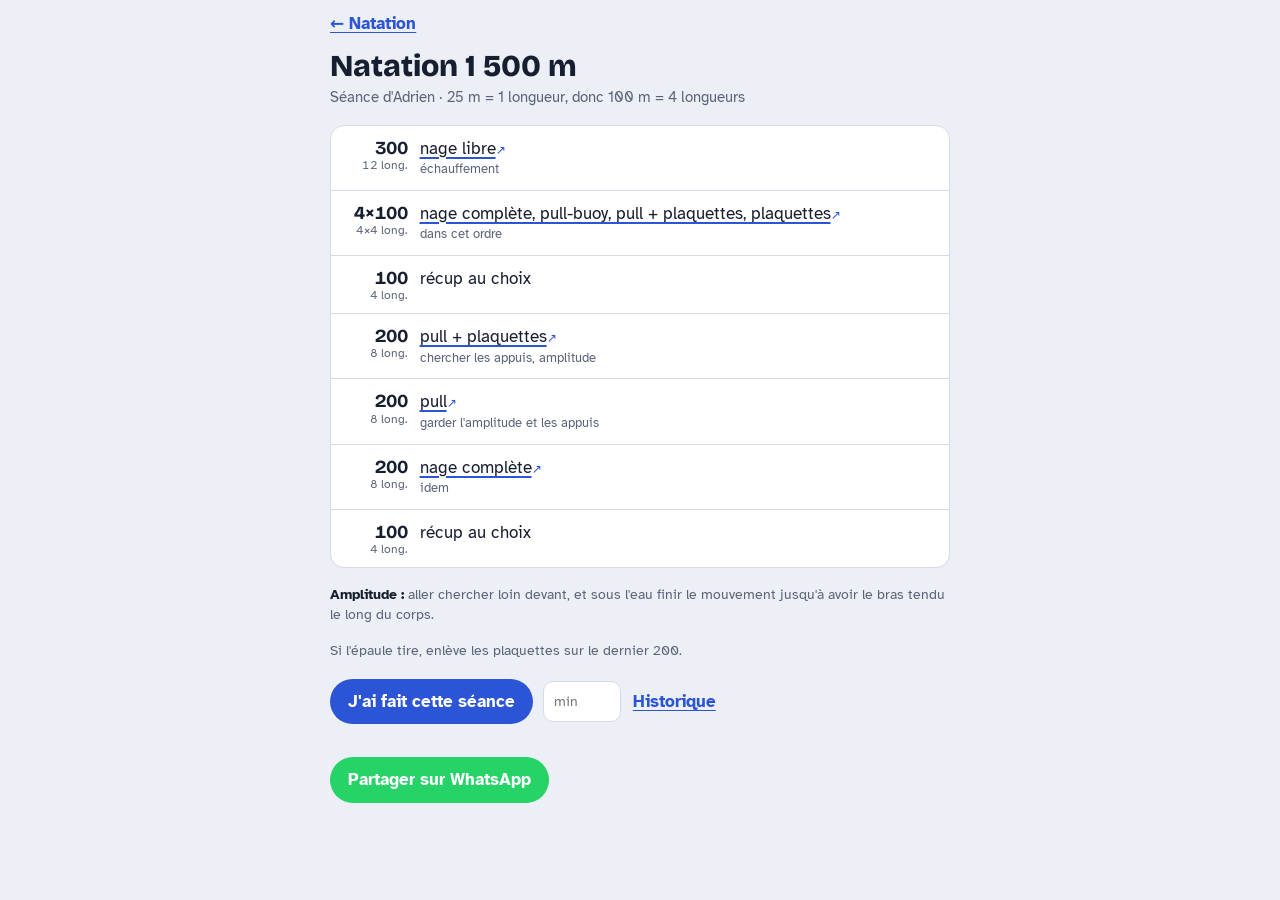
==== seances/natation-adrien.html @ 6f5b49ae "Rename natation-adrien.html to seances/natation-adrien.html" ====
<!doctype html><html lang="fr"><head><meta charset="utf-8">
<meta name="viewport" content="width=device-width,initial-scale=1,viewport-fit=cover">
<title>Natation 1 500 m (Adrien) – Freestyle Tricks</title>
<meta name="theme-color" content="#ECEFF5">
<link rel="icon" type="image/png" href="../icon-192.png">
<link rel="stylesheet" href="https://fonts.googleapis.com/css2?family=Bricolage+Grotesque:opsz,wght@12..96,700;12..96,800&family=Atkinson+Hyperlegible:wght@400;700&display=swap">
<style>
:root{color-scheme:light;--bg:#ECEFF5;--surface:#fff;--fg:#171E30;--muted:#5A6378;--line:#D5DAE6;--c2:#2C55D6;
 --display:"Bricolage Grotesque","Arial Black",system-ui,sans-serif;--body:"Atkinson Hyperlegible",system-ui,sans-serif}
@media (prefers-color-scheme:dark){:root:not([data-theme="light"]){--bg:#0E1220;--surface:#171D2E;--fg:#E7EBF4;--muted:#9AA3B9;--line:#2A3247;--c2:#7393F5;color-scheme:dark}}
:root[data-theme="dark"]{--bg:#0E1220;--surface:#171D2E;--fg:#E7EBF4;--muted:#9AA3B9;--line:#2A3247;--c2:#7393F5;color-scheme:dark}
*{box-sizing:border-box}
body{margin:0;background:var(--bg);color:var(--fg);font-family:var(--body);font-size:17px;line-height:1.4;
 padding:max(12px,env(safe-area-inset-top)) max(16px,env(safe-area-inset-right)) max(24px,env(safe-area-inset-bottom)) max(16px,env(safe-area-inset-left))}
main{max-width:620px;margin:0 auto}
a.back{display:inline-block;color:var(--c2);font-weight:700;text-decoration:underline;text-underline-offset:3px;margin-bottom:14px}
h1{font-family:var(--display);font-size:clamp(1.3rem,6vw,1.9rem);font-weight:800;margin:0;line-height:1.1}
.sub{margin:4px 0 16px;color:var(--muted);font-size:.95rem}
ol{list-style:none;margin:0;padding:0;background:var(--surface);border:1px solid var(--line);border-radius:14px;overflow:hidden}
li{display:flex;align-items:baseline;gap:12px;padding:11px 14px;border-top:1px solid var(--line)}
li:first-child{border-top:0}
li b{font-family:var(--display);font-size:1.15rem;min-width:3.4em;text-align:right;font-variant-numeric:tabular-nums}
li span{flex:1;min-width:0}
li small{display:block;color:var(--muted);font-size:.82rem}
.foot{margin:16px 0 0;color:var(--muted);font-size:.9rem}
.foot b{color:var(--fg)}

.wa{display:inline-flex;align-items:center;gap:8px;margin-top:16px;font:inherit;font-weight:700;color:#fff;background:#25D366;border:0;border-radius:999px;padding:11px 18px;cursor:pointer}
.wa:active{transform:translateY(1px)}
li b{display:flex;flex-direction:column;align-items:flex-end;line-height:1.15}
li b em{font-family:var(--body);font-style:normal;font-size:.72rem;font-weight:400;color:var(--muted);letter-spacing:.01em}

li span>a.yt{color:inherit;text-decoration:underline;text-decoration-color:var(--c2);text-decoration-thickness:2px;text-underline-offset:3px}
li span>a.yt::after{content:" \2197";font-size:.72em;color:var(--c2);text-decoration:none;display:inline-block}

.bar2{display:flex;flex-wrap:wrap;gap:10px;align-items:center;margin:18px 0 0}
.bar2 button{font:inherit;font-weight:700;border-radius:999px;padding:11px 18px;cursor:pointer;border:0}
#done{background:var(--c2);color:#fff}
#hist{background:none;color:var(--c2);text-decoration:underline;text-underline-offset:3px;padding:11px 2px}
.bar2 input{font:inherit;font-size:.9rem;width:5.4em;padding:9px 10px;border:1px solid var(--line);border-radius:10px;background:var(--surface);color:var(--fg)}
#msg{margin:10px 0 0;font-size:.9rem;font-weight:700}
#histBox{margin-top:12px;background:var(--surface);border:1px solid var(--line);border-radius:14px;padding:12px 14px;font-size:.9rem}
#histBox p{margin:3px 0;color:var(--muted)}
</style></head><body>
<main>
<a class="back" href="natation.html">&larr; Natation</a>
<h1>Natation 1 500 m</h1>
<p class="sub">Séance d'Adrien · 25 m = 1 longueur, donc 100 m = 4 longueurs</p>
<ol>
<li><b>300<em>12 long.</em></b><span>nage libre<small>échauffement</small></span></li>
<li><b>4×100<em>4×4 long.</em></b><span>nage complète, pull-buoy, pull + plaquettes, plaquettes<small>dans cet ordre</small></span></li>
<li><b>100<em>4 long.</em></b><span>récup au choix</span></li>
<li><b>200<em>8 long.</em></b><span>pull + plaquettes<small>chercher les appuis, amplitude</small></span></li>
<li><b>200<em>8 long.</em></b><span>pull<small>garder l'amplitude et les appuis</small></span></li>
<li><b>200<em>8 long.</em></b><span>nage complète<small>idem</small></span></li>
<li><b>100<em>4 long.</em></b><span>récup au choix</span></li>
</ol>
<p class="foot"><b>Amplitude :</b> aller chercher loin devant, et sous l'eau finir le mouvement jusqu'à avoir le bras tendu le long du corps.</p>
<p class="foot">Si l'épaule tire, enlève les plaquettes sur le dernier 200.</p>
<div class="bar2"><button id="done" type="button">J'ai fait cette séance</button><input id="dur" type="text" inputmode="numeric" placeholder="min" aria-label="durée en minutes"><button id="hist" type="button">Historique</button></div>
<p id="msg" hidden></p>
<div id="histBox" hidden></div>
<p><button class="wa" type="button">Partager sur WhatsApp</button></p>
</main>
<script>
(function(){var M={"crawl souple": "technique crawl respiration 3 temps", "rattrapé": "éducatif rattrapé crawl natation", "poings fermés": "éducatif poings fermés crawl natation", "plaquettes, lent": "plaquettes natation utilisation débutant", "plaquettes + pull-buoy, fort": "pull buoy plaquettes natation technique", "planche": "battements crawl planche technique", "sprint": "sprint crawl technique natation", "pull-buoy seul": "pull buoy natation gainage", "dos souple": "dos crawlé technique natation", "nage libre": "technique crawl respiration 3 temps", "nage complète, pull-buoy, pull + plaquettes, plaquettes": "plaquettes pull buoy natation utilisation", "nage complète, planche, pull-buoy, plaquettes": "plaquettes pull buoy natation utilisation", "pull + plaquettes": "pull buoy plaquettes natation technique", "pull": "pull buoy natation gainage", "nage complète": "technique crawl amplitude appuis"};
document.querySelectorAll('ol li span').forEach(function(sp){
 var n=sp.firstChild; if(!n||n.nodeType!==3)return;
 var t=n.textContent.trim(); var q=M[t]; if(!q)return;
 var a=document.createElement('a'); a.className='yt'; a.target='_blank'; a.rel='noopener';
 a.href='https://www.youtube.com/results?search_query='+encodeURIComponent(q);
 a.textContent=t; sp.replaceChild(a,n);
});})();
</script>

<script>
document.querySelector('.wa').addEventListener('click',function(){
 var t=document.querySelector('h1').textContent.trim();
 var sub=document.querySelector('.sub');
 var lines=[t+(sub?' — '+sub.textContent.trim():'')];
 document.querySelectorAll('ol li').forEach(function(li){
  var bb=li.querySelector('b').cloneNode(true);var be=bb.querySelector('em');if(be)be.remove();var n=bb.textContent.trim();
  var s=li.querySelector('span').cloneNode(true);
  var sm=s.querySelector('small'); var d=sm?sm.textContent.trim():'';
  if(sm)sm.remove();
  lines.push(n+' '+s.textContent.trim()+(d?' ('+d+')':''));
 });
 lines.push(location.href.split('#')[0]);
 window.open('https://wa.me/?text='+encodeURIComponent(lines.join('\n')),'_blank','noopener');
});
</script>
<script>
(function(){
var SB='https://osqyczwawbbwjwaubtvc.supabase.co/rest/v1';
var K='sb_publishable_Z4ykq9R8uYhtrAks301TPA_ujR1K2VB';
var H={apikey:K,Authorization:'Bearer '+K,'Content-Type':'application/json'};
var SEANCE='natation-adrien';
var me='';try{me=localStorage.getItem('ft_prenom')||''}catch(e){}
function msg(t,ok){var m=document.getElementById('msg');m.hidden=false;m.textContent=t;m.style.color=ok?'#1E9A78':'#D9474B'}
function api(p,o){o=o||{};o.headers=H;return fetch(SB+p,o).then(function(r){
 if(!r.ok)return r.text().then(function(t){throw new Error(t||r.status)});
 return r.status===204?null:r.json().catch(function(){return null})})}
function ask(){if(me)return true;var n=prompt('Ton prénom ?');if(!n)return false;
 me=n.trim();try{localStorage.setItem('ft_prenom',me)}catch(e){}return true}
document.getElementById('done').addEventListener('click',function(){
 if(!ask())return;
 var d=new Date(),dt=d.getFullYear()+'-'+String(d.getMonth()+1).padStart(2,'0')+'-'+String(d.getDate()).padStart(2,'0');
 var dur=document.getElementById('dur').value.trim();
 msg('Enregistrement…',true);
 api('/ft_journal',{method:'POST',body:JSON.stringify([{prenom:me,seance:SEANCE,date:dt,exercice:'séance faite',charge:null,reps:dur||null}])})
  .then(function(){msg('Séance validée. Bravo !',true)})
  .catch(function(){msg('Échec de l\'enregistrement. Réessaie.',false)});
});
document.getElementById('hist').addEventListener('click',function(){
 var box=document.getElementById('histBox');
 if(!box.hidden){box.hidden=true;return}
 if(!ask())return;
 box.hidden=false;box.textContent='Chargement…';
 api('/ft_journal?seance=eq.'+SEANCE+'&prenom=eq.'+encodeURIComponent(me)+'&order=date.desc&limit=100')
  .then(function(d){
   if(!d||!d.length){box.textContent='Aucune séance enregistrée pour le moment.';return}
   box.innerHTML='<p><b>'+d.length+' séance'+(d.length>1?'s':'')+'</b></p>'+d.map(function(r){
    return '<p>'+r.date.slice(8,10)+'/'+r.date.slice(5,7)+'/'+r.date.slice(0,4)+(r.reps?' — '+r.reps+' min':'')+'</p>'}).join('');
  }).catch(function(){box.textContent='Impossible de charger l\'historique.'});
});
})();
</script>
</body></html>
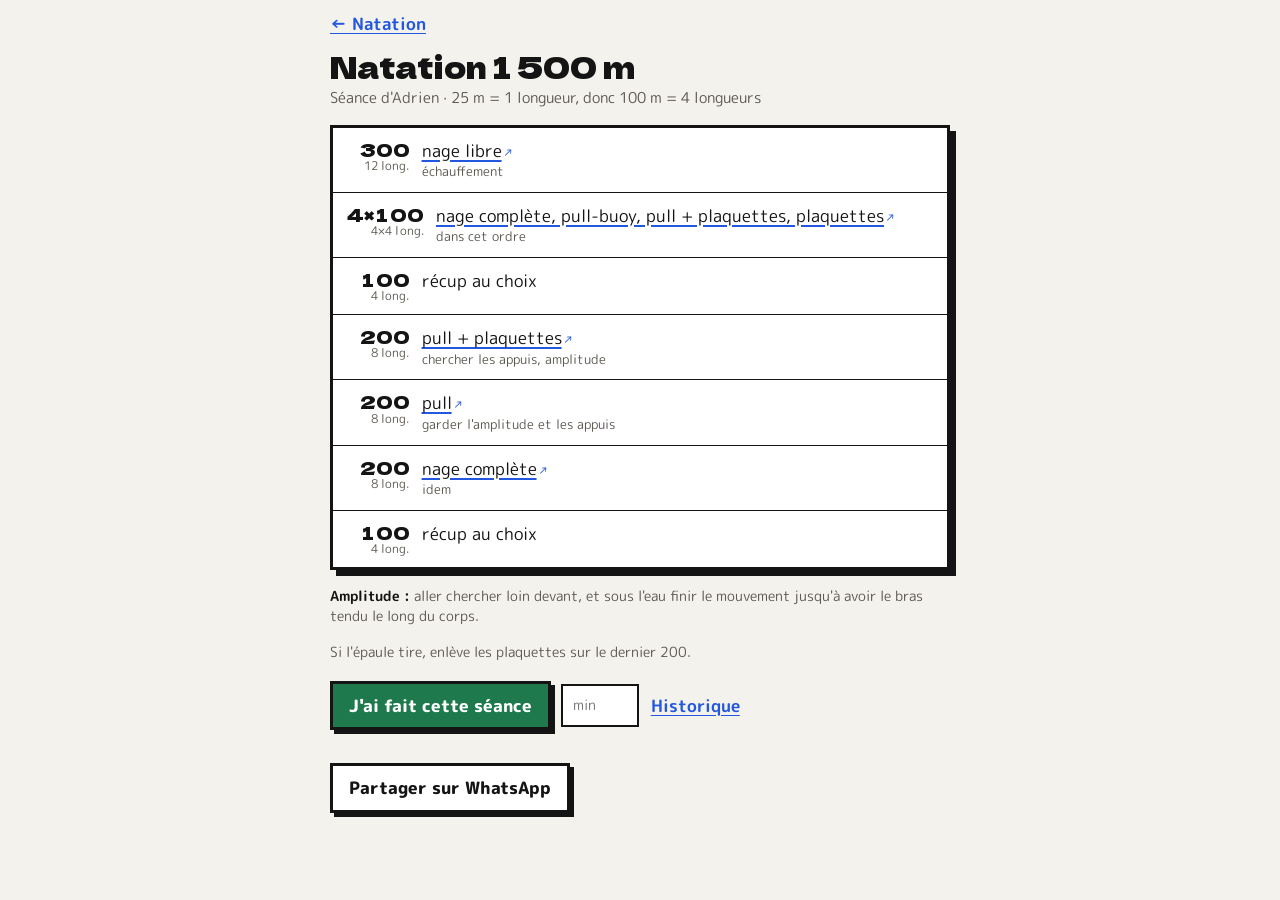
==== commit 775270d6: "Add files via upload" ====
--- a/seances/natation-adrien.html
+++ b/seances/natation-adrien.html
@@ -1,9 +1,10 @@
 <!doctype html><html lang="fr"><head><meta charset="utf-8">
 <meta name="viewport" content="width=device-width,initial-scale=1,viewport-fit=cover">
 <title>Natation 1 500 m (Adrien) – Freestyle Tricks</title>
-<meta name="theme-color" content="#ECEFF5">
+<meta name="theme-color" content="#F4F2EC" media="(prefers-color-scheme: light)"><meta name="theme-color" content="#121110" media="(prefers-color-scheme: dark)">
 <link rel="icon" type="image/png" href="../icon-192.png">
-<link rel="stylesheet" href="https://fonts.googleapis.com/css2?family=Bricolage+Grotesque:opsz,wght@12..96,700;12..96,800&family=Atkinson+Hyperlegible:wght@400;700&display=swap">
+<link rel="stylesheet" href="https://fonts.googleapis.com/css2?family=Dela+Gothic+One&family=M+PLUS+Rounded+1c:wght@400;500;700;800&display=swap">
+<link rel="stylesheet" href="../css/charte.css">
 <style>
 :root{color-scheme:light;--bg:#ECEFF5;--surface:#fff;--fg:#171E30;--muted:#5A6378;--line:#D5DAE6;--c2:#2C55D6;
  --display:"Bricolage Grotesque","Arial Black",system-ui,sans-serif;--body:"Atkinson Hyperlegible",system-ui,sans-serif}
@@ -41,7 +42,7 @@
 #msg{margin:10px 0 0;font-size:.9rem;font-weight:700}
 #histBox{margin-top:12px;background:var(--surface);border:1px solid var(--line);border-radius:14px;padding:12px 14px;font-size:.9rem}
 #histBox p{margin:3px 0;color:var(--muted)}
-</style></head><body>
+</style><link rel="stylesheet" href="../css/seances.css"></head><body>
 <main>
 <a class="back" href="natation.html">&larr; Natation</a>
 <h1>Natation 1 500 m</h1>
--- a/css/charte.css
+++ b/css/charte.css
@@ -0,0 +1,30 @@
+/* Charte graphique Freestyle Tricks : une planche de manga.
+   Papier, encre, trame et trois accents. Tous les écrans utilisent ces variables, jamais de couleur en dur.
+   Mode nuit : suit le réglage du téléphone (et data-theme si une page le pose). */
+:root{
+  /* Fonds et encre */
+  --papier:#F4F2EC; --case:#FFFFFF; --encre:#141414; --encre-douce:#5E5A52; --trame:#C9C4B8; --ombre:#141414;
+  /* Accents : en fond de bouton, texte blanc dessus */
+  --foret:#1E7A4C; --electrique:#2457E0; --ecarlate:#D62839; --sur-accent:#FFFFFF;
+  /* Accents en texte */
+  --foret-txt:#155C38; --electrique-txt:#2457E0; --ecarlate-txt:#B01E2E;
+  /* Pastilles de blocs (fond fixe, texte blanc, lisibles dans les deux modes) */
+  --bloc-gris:#5E5A52; --bloc-encre:#141414;
+  /* Typographie */
+  --f-titre:"Dela Gothic One","Arial Black",Impact,sans-serif;
+  --f-texte:"M PLUS Rounded 1c",system-ui,-apple-system,"Segoe UI",sans-serif;
+  /* Formes */
+  --trait:3px; --trait-fin:2px; --decal:4px; --decal-fort:6px;
+  color-scheme:light;
+}
+@media (prefers-color-scheme:dark){:root:not([data-theme="light"]){
+  --papier:#121110; --case:#1C1B18; --encre:#F2EFE6; --encre-douce:#A9A397; --trame:#3B3933; --ombre:#3B3933;
+  --foret-txt:#5CCB8F; --electrique-txt:#86A8FF; --ecarlate-txt:#FF7A86;
+  color-scheme:dark}}
+:root[data-theme="dark"]{
+  --papier:#121110; --case:#1C1B18; --encre:#F2EFE6; --encre-douce:#A9A397; --trame:#3B3933; --ombre:#3B3933;
+  --foret-txt:#5CCB8F; --electrique-txt:#86A8FF; --ecarlate-txt:#FF7A86;
+  color-scheme:dark}
+
+/* Trame de points (screentone), réservée au décor */
+.trame{background-image:radial-gradient(var(--trame) 1.1px,transparent 1.3px);background-size:7px 7px}
--- a/css/seances.css
+++ b/css/seances.css
@@ -0,0 +1,68 @@
+/* Séances types : applique la charte (charte.css) aux pages du dossier seances/.
+   Chargé après les styles de chaque page, il remplace leurs couleurs et formes. */
+
+/* 1. Les variables des pages pointent vers la charte (mêmes sélecteurs que leurs blocs jour/nuit) */
+:root,:root:not([data-theme="light"]),:root[data-theme="dark"]{
+  --bg:var(--papier); --surface:var(--case); --fg:var(--encre); --muted:var(--encre-douce);
+  --line:var(--encre); --limb:var(--encre-douce); --c2:var(--electrique-txt);
+  --display:var(--f-titre); --body:var(--f-texte);
+}
+/* Séances de tricking : un bloc = une pastille de la charte */
+html:has(.sess),html:has(.sess):not([data-theme="light"]),html:has(.sess)[data-theme="dark"]{
+  --c1:var(--bloc-gris);    /* Échauffement */
+  --c6:var(--bloc-encre);   /* Explosivité */
+  --c3:var(--electrique);   /* Flips */
+  --c4:var(--electrique);   /* Rotations, et exercice validé */
+  --c7:var(--foret);        /* Enchaînements */
+  --c2:var(--bloc-encre);   /* Poirier */
+  --c5:var(--bloc-gris);    /* Étirements */
+}
+
+/* 2. Titres : Dela Gothic One n'a qu'une graisse */
+h1,h2,h3,li b,.s b,.tabs button b,#histBox h3,.goal h3,.note h3,.txt h3{font-weight:400}
+
+/* 3. Cases encrées : contours 3 px, angles droits, ombre décalée pleine */
+ol,.s,#histBox,.card,.goal,.tabs button,.acc>.sh{border:var(--trait) solid var(--encre)!important;border-radius:0!important}
+ol,#histBox{box-shadow:var(--decal-fort) var(--decal-fort) 0 var(--ombre)}
+.s,.card,.goal{box-shadow:var(--decal) var(--decal) 0 var(--ombre)}
+a.s:active{transform:translate(3px,3px);box-shadow:1px 1px 0 var(--ombre)}
+li{border-top-color:var(--encre)}
+.acc>.sh{border-left:10px solid var(--k)!important;background:var(--case)}
+.tabs button[aria-selected="true"]{background:var(--encre);color:var(--papier)}
+.tabs button[aria-selected="true"] span{color:var(--papier)}
+
+/* 4. Pastilles et barre de temps */
+.goals li,.prog,.tc,.legend i,.bar,.seg{border-radius:0!important}
+.goals li{border:var(--trait-fin) solid var(--encre)!important;background:var(--case)}
+.seg{color:var(--sur-accent);outline:var(--trait-fin) solid var(--encre);outline-offset:-2px}
+.tc{color:var(--sur-accent)}
+.prog{border:var(--trait-fin) solid var(--encre)!important}
+.prog.full{background:var(--electrique);border-color:var(--electrique)!important;color:var(--sur-accent)}
+.chk{border-radius:0!important;border:var(--trait-fin) solid var(--encre)!important}
+.card.done{box-shadow:var(--decal) var(--decal) 0 var(--electrique)}
+.card.done .chk{background:var(--electrique);border-color:var(--electrique)!important;color:var(--sur-accent)}
+
+/* 5. Illustrations */
+.fig{border-bottom:var(--trait) solid var(--encre)}
+.fig .w{fill:var(--trame);stroke:var(--encre)}
+.fig .g,.fig .m,.fig .tb{stroke:var(--encre)}
+
+/* 6. Boutons */
+.wa,.bar2 button:not(#hist),#done,#save{font:inherit;font-weight:800;border:var(--trait) solid var(--encre)!important;border-radius:0!important;
+  box-shadow:var(--decal) var(--decal) 0 var(--ombre);padding:10px 16px;min-height:46px;cursor:pointer}
+.wa{background:var(--case)!important;color:var(--encre)!important}
+#done,#save{background:var(--foret)!important;color:var(--sur-accent)!important}
+.wa:active,#done:active,#save:active{transform:translate(3px,3px);box-shadow:1px 1px 0 var(--ombre)}
+#hist,.back,.tools button,.goal a,a.yt,.card h3 a{color:var(--electrique-txt)}
+#msg{color:var(--foret-txt)}
+
+/* 7. Champs */
+input,textarea,.bar2 input,.log input{border:var(--trait-fin) solid var(--encre)!important;border-radius:0!important;background:var(--case);color:var(--encre)}
+
+:focus-visible{outline:3px solid var(--electrique-txt)!important;outline-offset:3px}
+
+/* 8. Liens et repères qui utilisaient l'ancienne couleur de lien */
+.goals li a::after,.card h3 a::after,a.yt::after{color:var(--electrique-txt)!important}
+.card h3 a,a.yt{text-decoration-color:var(--electrique-txt)!important}
+.goals li:has(a){border-color:var(--encre)!important}
+.legend i{outline:1.5px solid var(--encre);outline-offset:0}
